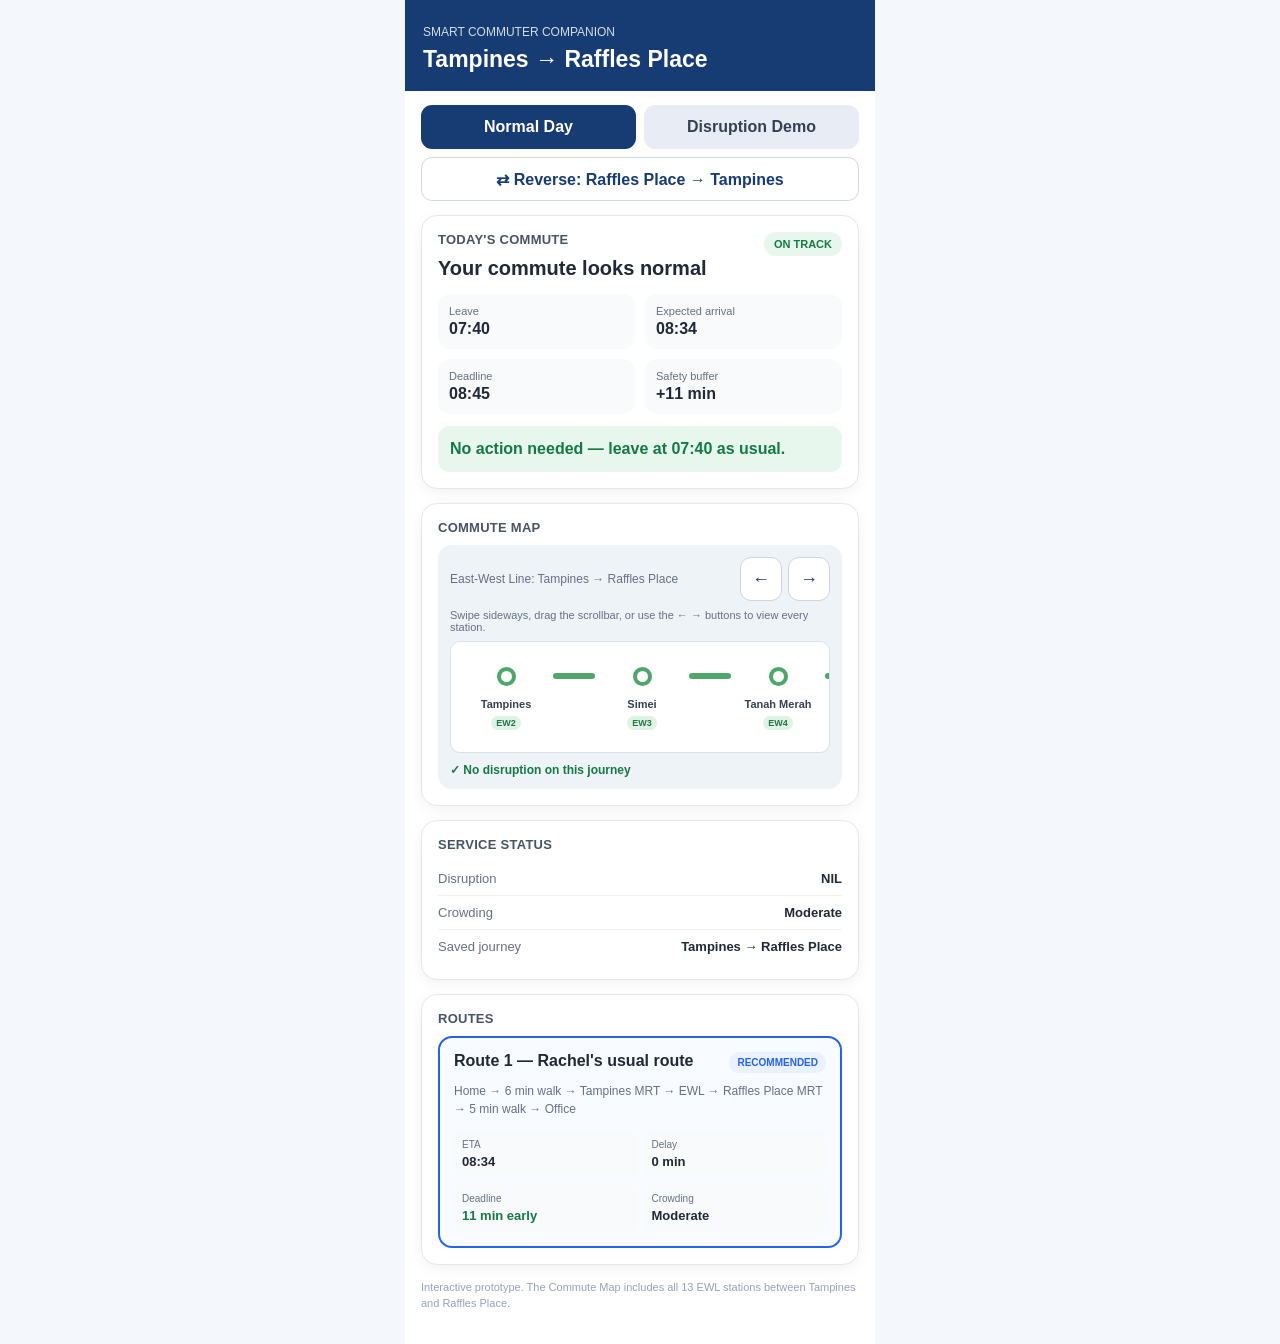
==== rachel_commuter_interactive_v3 (1).html @ 65c55f19 "Add files via upload" ====
<!DOCTYPE html>
<html lang="en">
<head>
<meta charset="UTF-8" />
<meta name="viewport" content="width=device-width, initial-scale=1.0" />
<title>Rachel's Smart Commute</title>

<style>
  * { box-sizing: border-box; }

  :root{
    --navy:#173b73;
    --bg:#f4f7fb;
    --text:#1f2937;
    --muted:#667085;
    --border:#e5e7eb;
    --green:#22a06b;
    --green-dark:#147a42;
    --green-soft:#e7f7ed;
    --red:#d92d20;
    --red-dark:#b42318;
    --red-soft:#fff0ef;
    --blue:#2463eb;
    --rail:#4fa66a;
  }

  body {
    margin: 0;
    font-family: Arial, sans-serif;
    background: var(--bg);
    color: var(--text);
  }

  button { font: inherit; }

  .app {
    max-width: 470px;
    margin: 0 auto;
    min-height: 100vh;
    background: white;
    padding-bottom: 32px;
  }

  .header {
    background: var(--navy);
    color: white;
    padding: 22px 18px 18px;
  }

  .header small {
    opacity: .82;
    font-size: 12px;
  }

  .header h1 {
    margin: 6px 0 0;
    font-size: 23px;
  }

  .controls {
    display: grid;
    grid-template-columns: 1fr 1fr;
    gap: 8px;
    padding: 14px 16px 0;
  }

  .controls button,
  .reverse-btn,
  .scroll-btn {
    min-height: 44px;
    border: none;
    border-radius: 11px;
    font-weight: bold;
    cursor: pointer;
  }

  .controls button {
    background: #e8edf5;
    color: #344054;
  }

  .controls button.active {
    background: var(--navy);
    color: white;
  }

  .reverse-wrap {
    padding: 8px 16px 0;
  }

  .reverse-btn {
    width: 100%;
    border: 1px solid #cfd8e6;
    background: white;
    color: var(--navy);
  }

  .card {
    margin: 14px 16px;
    padding: 16px;
    border-radius: 16px;
    background: white;
    border: 1px solid var(--border);
    box-shadow: 0 4px 14px rgba(0,0,0,.05);
  }

  .status {
    display: flex;
    justify-content: space-between;
    align-items: start;
    gap: 10px;
  }

  .status h2 {
    margin: 0;
    font-size: 20px;
  }

  .badge {
    border-radius: 999px;
    padding: 6px 10px;
    font-size: 11px;
    font-weight: bold;
    white-space: nowrap;
  }

  .badge.normal {
    background: var(--green-soft);
    color: var(--green-dark);
  }

  .badge.alert {
    background: #feeceb;
    color: var(--red-dark);
  }

  .summary-grid {
    display: grid;
    grid-template-columns: 1fr 1fr;
    gap: 10px;
    margin-top: 14px;
  }

  .metric {
    background: #f8fafc;
    border-radius: 12px;
    padding: 11px;
  }

  .metric span {
    display: block;
    font-size: 11px;
    color: var(--muted);
    margin-bottom: 3px;
  }

  .metric strong { font-size: 16px; }

  .action {
    margin-top: 12px;
    padding: 12px;
    border-radius: 12px;
    background: var(--green-soft);
    color: var(--green-dark);
    font-weight: bold;
    line-height: 1.4;
  }

  .action.alert {
    background: var(--red-soft);
    color: var(--red-dark);
  }

  .section-title {
    font-size: 13px;
    font-weight: bold;
    color: #475467;
    margin-bottom: 10px;
    letter-spacing: .02em;
  }

  /* COMMUTE MAP */
  .map-box {
    background: #eef3f8;
    border-radius: 14px;
    padding: 12px;
  }

  .map-top {
    display: flex;
    align-items: center;
    justify-content: space-between;
    gap: 8px;
    margin-bottom: 8px;
  }

  .map-title {
    font-size: 12px;
    color: var(--muted);
    margin: 0;
    flex: 1;
  }

  .scroll-controls {
    display: flex;
    gap: 6px;
  }

  .scroll-btn {
    min-width: 42px;
    height: 42px;
    background: white;
    border: 1px solid #cbd5e1;
    color: var(--navy);
    font-size: 18px;
    line-height: 1;
  }

  .scroll-hint {
    font-size: 11px;
    color: #667085;
    margin: 4px 0 8px;
  }

  .rail-scroll {
    width: 100%;
    overflow-x: scroll !important;
    overflow-y: hidden;
    -webkit-overflow-scrolling: touch;
    scrollbar-width: auto;
    scrollbar-color: #7f8b9a #d9e1ea;
    border-radius: 10px;
    background: white;
    border: 1px solid #d9e1ea;
    padding: 16px 8px 12px;
  }

  .rail-scroll::-webkit-scrollbar {
    height: 14px;
  }

  .rail-scroll::-webkit-scrollbar-track {
    background: #d9e1ea;
    border-radius: 999px;
  }

  .rail-scroll::-webkit-scrollbar-thumb {
    background: #7f8b9a;
    border-radius: 999px;
    border: 2px solid #d9e1ea;
  }

  .rail-scroll::-webkit-scrollbar-thumb:hover {
    background: #5f6b7a;
  }

  .rail {
    display: flex;
    align-items: flex-start;
    width: max-content;
    min-width: 1750px;
    padding: 4px 0 10px;
  }

  .station-block {
    width: 94px;
    flex: 0 0 94px;
    text-align: center;
    position: relative;
  }

  .station-row {
    height: 28px;
    display: flex;
    align-items: center;
    justify-content: center;
  }

  .station-dot {
    width: 19px;
    height: 19px;
    border-radius: 50%;
    background: white;
    border: 4px solid var(--rail);
    position: relative;
    z-index: 3;
  }

  .station-dot.affected {
    border-color: var(--red);
  }

  .station-name {
    margin-top: 8px;
    font-size: 11px;
    line-height: 1.2;
    color: #344054;
    font-weight: 700;
  }

  .station-code {
    display: inline-block;
    margin-top: 4px;
    padding: 2px 5px;
    border-radius: 999px;
    background: #dff3e5;
    color: #267349;
    font-size: 9px;
    font-weight: bold;
  }

  .connector {
    width: 42px;
    flex: 0 0 42px;
    height: 28px;
    display: flex;
    align-items: center;
  }

  .connector-line {
    width: 100%;
    height: 6px;
    border-radius: 999px;
    background: var(--rail);
  }

  .connector-line.disrupted {
    background: var(--red);
  }

  .map-note {
    margin-top: 10px;
    font-size: 12px;
    font-weight: bold;
  }

  .map-note.normal { color: var(--green-dark); }
  .map-note.alert { color: var(--red-dark); }

  .service {
    display: flex;
    justify-content: space-between;
    gap: 10px;
    padding: 9px 0;
    border-bottom: 1px solid #eef0f3;
    font-size: 13px;
  }

  .service:last-child { border-bottom: none; }
  .service span:first-child { color: var(--muted); }

  .route-card {
    border: 1px solid var(--border);
    border-radius: 14px;
    padding: 14px;
    margin-top: 10px;
  }

  .route-card.recommended {
    border: 2px solid var(--blue);
    background: #f8fbff;
  }

  .route-head {
    display: flex;
    justify-content: space-between;
    gap: 10px;
  }

  .route-head h3 {
    margin: 0;
    font-size: 16px;
  }

  .route-tag {
    font-size: 10px;
    border-radius: 999px;
    padding: 5px 8px;
    background: #eaf1ff;
    color: var(--blue);
    font-weight: bold;
    white-space: nowrap;
  }

  .route-path {
    font-size: 12px;
    line-height: 1.55;
    color: var(--muted);
    margin: 9px 0 12px;
  }

  .route-stats {
    display: grid;
    grid-template-columns: repeat(2, 1fr);
    gap: 7px;
  }

  .route-stat {
    background: #f8fafc;
    padding: 8px;
    border-radius: 9px;
  }

  .route-stat span {
    display: block;
    color: var(--muted);
    font-size: 10px;
    margin-bottom: 2px;
  }

  .route-stat strong { font-size: 13px; }

  .late { color: var(--red-dark); }
  .safe { color: var(--green-dark); }
  .hidden { display: none !important; }

  .footer-note {
    margin: 0 16px;
    font-size: 11px;
    color: #98a2b3;
    line-height: 1.5;
  }
</style>
</head>

<body>
<div class="app">

  <header class="header">
    <small>SMART COMMUTER COMPANION</small>
    <h1 id="journeyTitle">Tampines → Raffles Place</h1>
  </header>

  <div class="controls">
    <button id="normalBtn" class="active" type="button">Normal Day</button>
    <button id="disruptionBtn" type="button">Disruption Demo</button>
  </div>

  <div class="reverse-wrap">
    <button id="reverseBtn" class="reverse-btn" type="button">
      ⇄ Reverse: Raffles Place → Tampines
    </button>
  </div>

  <section class="card">
    <div class="status">
      <div>
        <div class="section-title">TODAY'S COMMUTE</div>
        <h2 id="headline">Your commute looks normal</h2>
      </div>
      <div id="statusBadge" class="badge normal">ON TRACK</div>
    </div>

    <div class="summary-grid">
      <div class="metric"><span>Leave</span><strong>07:40</strong></div>
      <div class="metric"><span>Expected arrival</span><strong id="topEta">08:34</strong></div>
      <div class="metric"><span>Deadline</span><strong>08:45</strong></div>
      <div class="metric"><span>Safety buffer</span><strong id="buffer">+11 min</strong></div>
    </div>

    <div id="actionBox" class="action" aria-live="polite">
      No action needed — leave at 07:40 as usual.
    </div>
  </section>

  <section class="card">
    <div class="section-title">COMMUTE MAP</div>

    <div class="map-box">
      <div class="map-top">
        <p id="mapTitle" class="map-title">East-West Line: Tampines → Raffles Place</p>
        <div class="scroll-controls">
          <button id="scrollLeftBtn" class="scroll-btn" type="button" aria-label="Scroll stations left">←</button>
          <button id="scrollRightBtn" class="scroll-btn" type="button" aria-label="Scroll stations right">→</button>
        </div>
      </div>

      <div class="scroll-hint">
        Swipe sideways, drag the scrollbar, or use the ← → buttons to view every station.
      </div>

      <div id="railScroll" class="rail-scroll" tabindex="0" aria-label="Scrollable East-West Line stations">
        <div id="rail" class="rail"></div>
      </div>

      <div id="mapStatusNote" class="map-note normal">✓ No disruption on this journey</div>
    </div>
  </section>

  <section class="card">
    <div class="section-title">SERVICE STATUS</div>

    <div class="service">
      <span>Disruption</span>
      <strong id="disruptionText">NIL</strong>
    </div>

    <div class="service">
      <span>Crowding</span>
      <strong id="crowdingText">Moderate</strong>
    </div>

    <div class="service">
      <span>Saved journey</span>
      <strong id="savedJourney">Tampines → Raffles Place</strong>
    </div>
  </section>

  <section class="card">
    <div class="section-title">ROUTES</div>

    <div id="route1" class="route-card recommended">
      <div class="route-head">
        <h3>Route 1 — Rachel's usual route</h3>
        <div id="route1Tag" class="route-tag">RECOMMENDED</div>
      </div>

      <div id="route1Path" class="route-path"></div>

      <div class="route-stats">
        <div class="route-stat"><span>ETA</span><strong id="r1eta">08:34</strong></div>
        <div class="route-stat"><span>Delay</span><strong id="r1delay">0 min</strong></div>
        <div class="route-stat"><span>Deadline</span><strong id="r1deadline" class="safe">11 min early</strong></div>
        <div class="route-stat"><span>Crowding</span><strong id="r1crowd">Moderate</strong></div>
      </div>
    </div>

    <div id="route2" class="route-card hidden">
      <div class="route-head">
        <h3>Route 2 — Best alternative</h3>
        <div class="route-tag">RECOMMENDED</div>
      </div>

      <div id="route2Path" class="route-path"></div>

      <div class="route-stats">
        <div class="route-stat"><span>ETA</span><strong>08:39</strong></div>
        <div class="route-stat"><span>Delay</span><strong>+5 min</strong></div>
        <div class="route-stat"><span>Deadline</span><strong class="safe">6 min early</strong></div>
        <div class="route-stat"><span>Crowding</span><strong>Moderate</strong></div>
      </div>
    </div>

    <div id="route3" class="route-card hidden">
      <div class="route-head">
        <h3>Route 3 — Backup alternative</h3>
      </div>

      <div id="route3Path" class="route-path"></div>

      <div class="route-stats">
        <div class="route-stat"><span>ETA</span><strong>08:43</strong></div>
        <div class="route-stat"><span>Delay</span><strong>+9 min</strong></div>
        <div class="route-stat"><span>Deadline</span><strong class="safe">2 min early</strong></div>
        <div class="route-stat"><span>Crowding</span><strong>Low</strong></div>
      </div>
    </div>
  </section>

  <p class="footer-note">
    Interactive prototype. The Commute Map includes all 13 EWL stations between Tampines and Raffles Place.
  </p>
</div>

<script>
(() => {
  const stationsForward = [
    { name: "Tampines", code: "EW2" },
    { name: "Simei", code: "EW3" },
    { name: "Tanah Merah", code: "EW4" },
    { name: "Bedok", code: "EW5" },
    { name: "Kembangan", code: "EW6" },
    { name: "Eunos", code: "EW7" },
    { name: "Paya Lebar", code: "EW8" },
    { name: "Aljunied", code: "EW9" },
    { name: "Kallang", code: "EW10" },
    { name: "Lavender", code: "EW11" },
    { name: "Bugis", code: "EW12" },
    { name: "City Hall", code: "EW13" },
    { name: "Raffles Place", code: "EW14" }
  ];

  let reversed = false;
  let disruption = false;

  const disruptionStart = "Tanah Merah";
  const disruptionEnd = "Aljunied";

  const $ = id => document.getElementById(id);

  const els = {
    journeyTitle: $("journeyTitle"),
    mapTitle: $("mapTitle"),
    rail: $("rail"),
    railScroll: $("railScroll"),
    mapStatusNote: $("mapStatusNote"),
    normalBtn: $("normalBtn"),
    disruptionBtn: $("disruptionBtn"),
    reverseBtn: $("reverseBtn"),
    scrollLeftBtn: $("scrollLeftBtn"),
    scrollRightBtn: $("scrollRightBtn"),
    headline: $("headline"),
    statusBadge: $("statusBadge"),
    topEta: $("topEta"),
    buffer: $("buffer"),
    actionBox: $("actionBox"),
    disruptionText: $("disruptionText"),
    crowdingText: $("crowdingText"),
    savedJourney: $("savedJourney"),
    route1: $("route1"),
    route1Tag: $("route1Tag"),
    route1Path: $("route1Path"),
    route2: $("route2"),
    route2Path: $("route2Path"),
    route3: $("route3"),
    route3Path: $("route3Path"),
    r1eta: $("r1eta"),
    r1delay: $("r1delay"),
    r1deadline: $("r1deadline"),
    r1crowd: $("r1crowd")
  };

  function orderedStations() {
    return reversed ? [...stationsForward].reverse() : [...stationsForward];
  }

  function stationIndex(name) {
    return stationsForward.findIndex(s => s.name === name);
  }

  function stationAffected(station) {
    if (!disruption) return false;
    const i = stationIndex(station.name);
    const a = stationIndex(disruptionStart);
    const b = stationIndex(disruptionEnd);
    return i >= Math.min(a,b) && i <= Math.max(a,b);
  }

  function connectorAffected(leftStation, rightStation) {
    if (!disruption) return false;

    const left = stationIndex(leftStation.name);
    const right = stationIndex(rightStation.name);
    const a = stationIndex(disruptionStart);
    const b = stationIndex(disruptionEnd);

    const segLo = Math.min(left,right);
    const segHi = Math.max(left,right);

    return segLo >= Math.min(a,b) && segHi <= Math.max(a,b);
  }

  function renderRail() {
    const stations = orderedStations();
    els.rail.innerHTML = "";

    stations.forEach((station, index) => {
      const stationBlock = document.createElement("div");
      stationBlock.className = "station-block";

      const stationRow = document.createElement("div");
      stationRow.className = "station-row";

      const dot = document.createElement("div");
      dot.className = "station-dot" + (stationAffected(station) ? " affected" : "");
      dot.title = `${station.name} (${station.code})`;

      stationRow.appendChild(dot);

      const name = document.createElement("div");
      name.className = "station-name";
      name.textContent = station.name;

      const code = document.createElement("div");
      code.className = "station-code";
      code.textContent = station.code;

      stationBlock.appendChild(stationRow);
      stationBlock.appendChild(name);
      stationBlock.appendChild(code);
      els.rail.appendChild(stationBlock);

      if (index < stations.length - 1) {
        const connector = document.createElement("div");
        connector.className = "connector";

        const line = document.createElement("div");
        line.className = "connector-line" +
          (connectorAffected(station, stations[index + 1]) ? " disrupted" : "");

        connector.appendChild(line);
        els.rail.appendChild(connector);
      }
    });

    requestAnimationFrame(() => {
      els.railScroll.scrollLeft = reversed
        ? els.railScroll.scrollWidth - els.railScroll.clientWidth
        : 0;
    });
  }

  function updateDirection() {
    const from = reversed ? "Raffles Place" : "Tampines";
    const to = reversed ? "Tampines" : "Raffles Place";

    els.journeyTitle.textContent = `${from} → ${to}`;
    els.mapTitle.textContent = `East-West Line: ${from} → ${to}`;
    els.savedJourney.textContent = `${from} → ${to}`;

    els.reverseBtn.textContent = reversed
      ? "⇄ Reverse: Tampines → Raffles Place"
      : "⇄ Reverse: Raffles Place → Tampines";

    if (!reversed) {
      els.route1Path.textContent =
        "Home → 6 min walk → Tampines MRT → EWL → Raffles Place MRT → 5 min walk → Office";
      els.route2Path.textContent =
        "Home → 6 min walk → Tampines DTL → Bugis → EWL → Raffles Place MRT → 5 min walk → Office";
      els.route3Path.textContent =
        "Home → 6 min walk → Tampines DTL → Downtown → walk to Office";
    } else {
      els.route1Path.textContent =
        "Office → 5 min walk → Raffles Place MRT → EWL → Tampines MRT → 6 min walk → Home";
      els.route2Path.textContent =
        "Office → 5 min walk → Raffles Place MRT → EWL → Bugis → DTL → Tampines → 6 min walk → Home";
      els.route3Path.textContent =
        "Office → walk to Downtown → DTL → Tampines → 6 min walk → Home";
    }
  }

  function updateScenario() {
    els.normalBtn.classList.toggle("active", !disruption);
    els.disruptionBtn.classList.toggle("active", disruption);

    if (!disruption) {
      els.headline.textContent = "Your commute looks normal";
      els.statusBadge.textContent = "ON TRACK";
      els.statusBadge.className = "badge normal";
      els.topEta.textContent = "08:34";
      els.buffer.textContent = "+11 min";
      els.actionBox.textContent = "No action needed — leave at 07:40 as usual.";
      els.actionBox.className = "action";
      els.disruptionText.textContent = "NIL";
      els.crowdingText.textContent = "Moderate";

      els.mapStatusNote.textContent = "✓ No disruption on this journey";
      els.mapStatusNote.className = "map-note normal";

      els.route1.classList.add("recommended");
      els.route1Tag.classList.remove("hidden");
      els.r1eta.textContent = "08:34";
      els.r1delay.textContent = "0 min";
      els.r1deadline.textContent = "11 min early";
      els.r1deadline.className = "safe";
      els.r1crowd.textContent = "Moderate";
      els.route2.classList.add("hidden");
      els.route3.classList.add("hidden");
    } else {
      els.headline.textContent = "Action needed";
      els.statusBadge.textContent = "ACTION NEEDED";
      els.statusBadge.className = "badge alert";
      els.topEta.textContent = "08:39";
      els.buffer.textContent = "+6 min";
      els.actionBox.textContent =
        "EWL disruption will make you late — take the alternative route. ETA 08:39.";
      els.actionBox.className = "action alert";
      els.disruptionText.textContent = `${disruptionStart} → ${disruptionEnd}`;
      els.crowdingText.textContent = "High on usual route";

      els.mapStatusNote.textContent =
        `⚠ Disruption: ${disruptionStart} → ${disruptionEnd}. The affected MRT connecting lines are red.`;
      els.mapStatusNote.className = "map-note alert";

      els.route1.classList.remove("recommended");
      els.route1Tag.classList.add("hidden");
      els.r1eta.textContent = "08:54";
      els.r1delay.textContent = "+20 min";
      els.r1deadline.textContent = "9 min late";
      els.r1deadline.className = "late";
      els.r1crowd.textContent = "High";
      els.route2.classList.remove("hidden");
      els.route3.classList.remove("hidden");
    }

    renderRail();
  }

  els.normalBtn.addEventListener("click", () => {
    disruption = false;
    updateScenario();
  });

  els.disruptionBtn.addEventListener("click", () => {
    disruption = true;
    updateScenario();
  });

  els.reverseBtn.addEventListener("click", () => {
    reversed = !reversed;
    updateDirection();
    renderRail();
  });

  els.scrollLeftBtn.addEventListener("click", () => {
    els.railScroll.scrollBy({ left: -320, behavior: "smooth" });
  });

  els.scrollRightBtn.addEventListener("click", () => {
    els.railScroll.scrollBy({ left: 320, behavior: "smooth" });
  });

  updateDirection();
  updateScenario();
})();
</script>

</body>
</html>
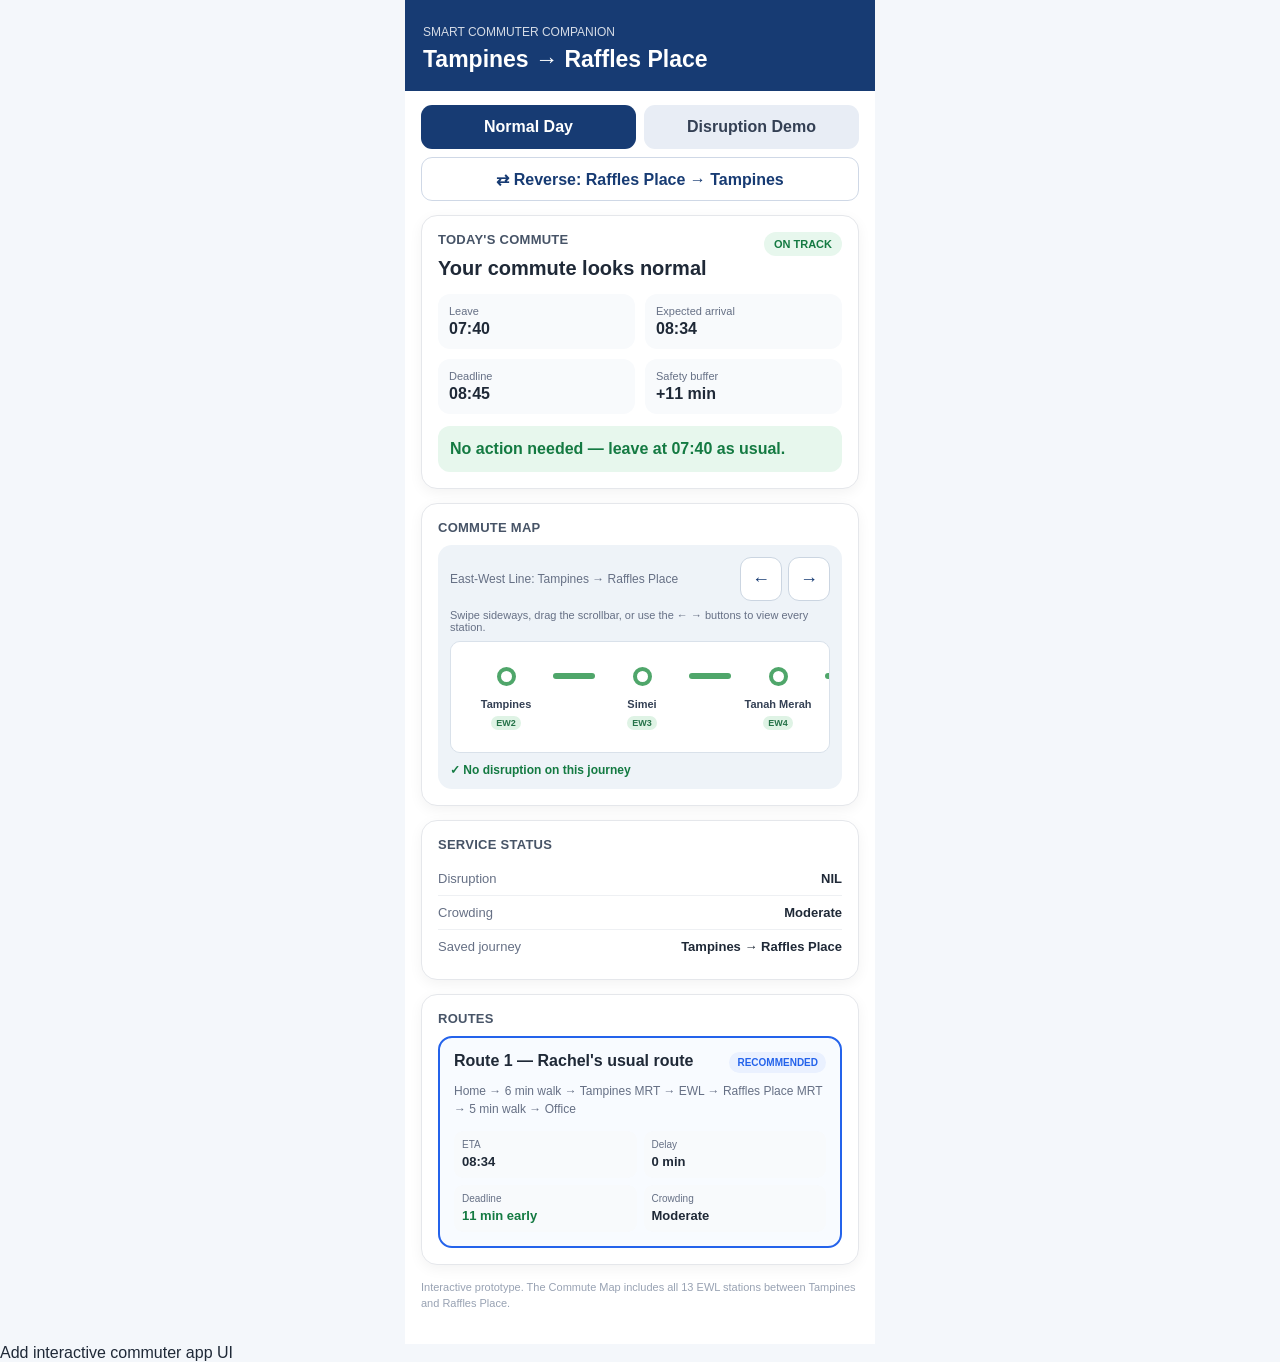
==== commit d20662a2: "Update rachel_commuter_interactive_v3 (1).html" ====
--- a/rachel_commuter_interactive_v3 (1).html
+++ b/rachel_commuter_interactive_v3 (1).html
@@ -816,4 +816,5 @@
 </script>
 
 </body>
-</html>+</html>
+Add interactive commuter app UI 
